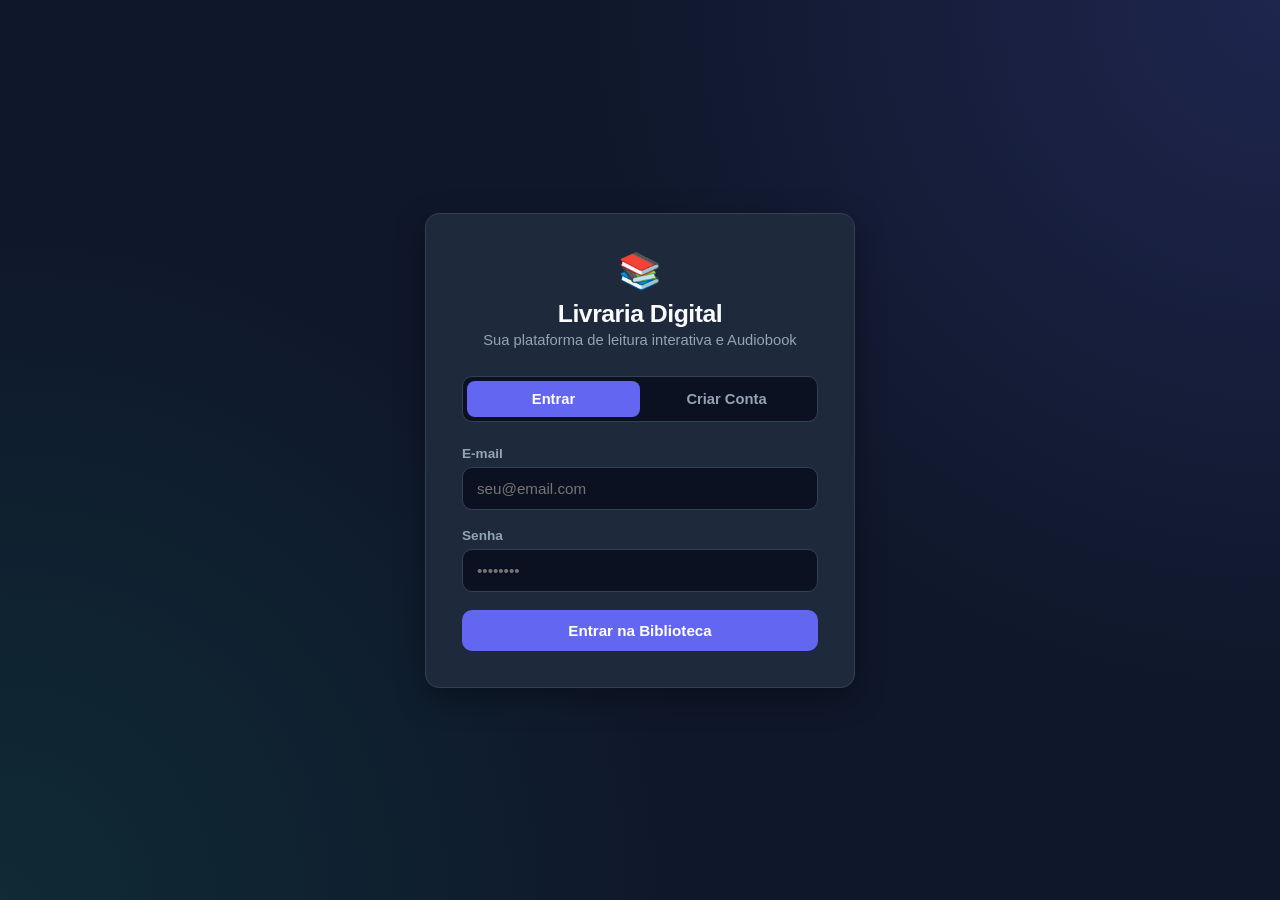
==== frontend/index.html @ 94c456a2 "feat: implementando tela de autenticacao (login e cadastro)" ====
<!DOCTYPE html>
<html lang="pt-BR">
<head>
    <meta charset="UTF-8">
    <meta name="viewport" content="width=device-width, initial-scale=1.0">
    <title>Livraria Digital — Acesso</title>
    <link rel="stylesheet" href="css/style.css">
</head>
<body>
    <div class="auth-wrapper">
        <div class="auth-card">
            <div class="brand-header">
                <span class="brand-logo">📚</span>
                <h1>Livraria Digital</h1>
                <p>Sua plataforma de leitura interativa e Audiobook</p>
            </div>

            <div class="auth-tabs">
                <button type="button" class="tab-btn active" id="tab-login" onclick="alternarAba('login')">Entrar</button>
                <button type="button" class="tab-btn" id="tab-cadastro" onclick="alternarAba('cadastro')">Criar Conta</button>
            </div>

            <div id="alert-box" class="alert-box"></div>

            <!-- Formulário de Login -->
            <form id="form-login" onsubmit="realizarLogin(event)">
                <div class="form-group">
                    <label for="login-email">E-mail</label>
                    <input type="email" id="login-email" placeholder="seu@email.com" required>
                </div>
                <div class="form-group">
                    <label for="login-senha">Senha</label>
                    <input type="password" id="login-senha" placeholder="••••••••" required>
                </div>
                <button type="submit" class="btn btn-primary btn-full">Entrar na Biblioteca</button>
            </form>

            <!-- Formulário de Cadastro -->
            <form id="form-cadastro" style="display: none;" onsubmit="realizarCadastro(event)">
                <div class="form-group">
                    <label for="cad-nome">Nome completo</label>
                    <input type="text" id="cad-nome" placeholder="Ex: Caio Harten" minlength="3" required>
                </div>
                <div class="form-group">
                    <label for="cad-email">E-mail</label>
                    <input type="email" id="cad-email" placeholder="seu@email.com" required>
                </div>
                <div class="form-group">
                    <label for="cad-senha">Senha</label>
                    <input type="password" id="cad-senha" placeholder="Mínimo 3 caracteres" minlength="3" required>
                </div>
                <button type="submit" class="btn btn-accent btn-full">Cadastrar Conta</button>
            </form>
        </div>
    </div>

    <script src="js/auth.js"></script>
</body>
</html>
---- frontend/css/style.css ----
:root {
    --bg-main: #0f172a;
    --bg-card: #1e293b;
    --bg-input: #0b1120;
    --border-color: #334155;
    --primary: #6366f1;
    --primary-hover: #4f46e5;
    --accent: #10b981;
    --danger: #ef4444;
    --text-main: #f8fafc;
    --text-muted: #94a3b8;
    --radius: 14px;
    --shadow: 0 10px 30px rgba(0, 0, 0, 0.35);
}

* {
    margin: 0;
    padding: 0;
    box-sizing: border-box;
    font-family: 'Inter', -apple-system, BlinkMacSystemFont, 'Segoe UI', Roboto, sans-serif;
}

body {
    background-color: var(--bg-main);
    color: var(--text-main);
    min-height: 100vh;
}

/* ==================== AUTH SCREEN ==================== */
.auth-wrapper {
    min-height: 100vh;
    display: flex;
    align-items: center;
    justify-content: center;
    padding: 24px;
    background: radial-gradient(circle at top right, rgba(99, 102, 241, 0.18), transparent 45%),
                radial-gradient(circle at bottom left, rgba(16, 185, 129, 0.12), transparent 45%);
}

.auth-card {
    background-color: var(--bg-card);
    border: 1px solid var(--border-color);
    border-radius: var(--radius);
    padding: 36px;
    width: 100%;
    max-width: 430px;
    box-shadow: var(--shadow);
}

.brand-header {
    text-align: center;
    margin-bottom: 28px;
}

.brand-logo {
    font-size: 2.2rem;
    margin-bottom: 8px;
    display: inline-block;
}

.brand-header h1 {
    font-size: 1.55rem;
    font-weight: 700;
    letter-spacing: -0.02em;
}

.brand-header p {
    color: var(--text-muted);
    font-size: 0.92rem;
    margin-top: 4px;
}

.auth-tabs {
    display: flex;
    background-color: var(--bg-input);
    padding: 4px;
    border-radius: 10px;
    margin-bottom: 24px;
    border: 1px solid var(--border-color);
}

.tab-btn {
    flex: 1;
    background: transparent;
    border: none;
    color: var(--text-muted);
    padding: 10px;
    font-size: 0.92rem;
    font-weight: 600;
    border-radius: 8px;
    cursor: pointer;
    transition: all 0.2s ease;
}

.tab-btn.active {
    background-color: var(--primary);
    color: #fff;
}

.form-group {
    margin-bottom: 18px;
}

.form-group label {
    display: block;
    font-size: 0.85rem;
    font-weight: 600;
    color: var(--text-muted);
    margin-bottom: 6px;
}

.form-group input[type="text"],
.form-group input[type="email"],
.form-group input[type="password"],
.form-group input[type="number"],
.form-group input[type="file"] {
    width: 100%;
    padding: 12px 14px;
    background-color: var(--bg-input);
    border: 1px solid var(--border-color);
    border-radius: 10px;
    color: var(--text-main);
    font-size: 0.95rem;
    outline: none;
    transition: border-color 0.2s;
}

.form-group input:focus {
    border-color: var(--primary);
}

.btn {
    display: inline-flex;
    align-items: center;
    justify-content: center;
    gap: 8px;
    padding: 12px 20px;
    border-radius: 10px;
    border: none;
    font-size: 0.95rem;
    font-weight: 600;
    cursor: pointer;
    transition: all 0.2s ease;
    text-decoration: none;
}

.btn-full {
    width: 100%;
}

.btn-primary {
    background-color: var(--primary);
    color: #fff;
}

.btn-primary:hover {
    background-color: var(--primary-hover);
    transform: translateY(-1px);
}

.btn-accent {
    background-color: var(--accent);
    color: #052e16;
}

.btn-accent:hover {
    filter: brightness(1.1);
}

.btn-outline {
    background-color: transparent;
    border: 1px solid var(--border-color);
    color: var(--text-main);
}

.btn-outline:hover {
    border-color: var(--primary);
    background-color: rgba(99, 102, 241, 0.08);
}

.btn-danger {
    background-color: rgba(239, 68, 68, 0.15);
    color: #fca5a5;
    border: 1px solid rgba(239, 68, 68, 0.3);
}

.btn-danger:hover {
    background-color: var(--danger);
    color: #fff;
}

.alert-box {
    padding: 12px 14px;
    border-radius: 10px;
    font-size: 0.88rem;
    margin-bottom: 18px;
    display: none;
}

.alert-error {
    background-color: rgba(239, 68, 68, 0.15);
    border: 1px solid rgba(239, 68, 68, 0.35);
    color: #fca5a5;
}

.alert-success {
    background-color: rgba(16, 185, 129, 0.15);
    border: 1px solid rgba(16, 185, 129, 0.35);
    color: #6ee7b7;
}

/* ==================== NAVBAR & LAYOUT ==================== */
.navbar {
    background-color: rgba(30, 41, 59, 0.85);
    backdrop-filter: blur(12px);
    border-bottom: 1px solid var(--border-color);
    padding: 16px 32px;
    display: flex;
    align-items: center;
    justify-content: space-between;
    position: sticky;
    top: 0;
    z-index: 50;
}

.nav-brand {
    display: flex;
    align-items: center;
    gap: 10px;
    font-size: 1.25rem;
    font-weight: 700;
    color: var(--text-main);
    text-decoration: none;
}

.nav-actions {
    display: flex;
    align-items: center;
    gap: 14px;
}

.user-badge {
    background-color: var(--bg-input);
    border: 1px solid var(--border-color);
    padding: 7px 14px;
    border-radius: 999px;
    font-size: 0.85rem;
    color: var(--text-muted);
}

.user-badge strong {
    color: var(--text-main);
}

.role-tag {
    background-color: rgba(99, 102, 241, 0.2);
    color: #a5b4fc;
    padding: 2px 8px;
    border-radius: 6px;
    font-size: 0.75rem;
    margin-left: 6px;
    text-transform: uppercase;
}

.container {
    max-width: 1200px;
    margin: 0 auto;
    padding: 32px 24px;
}

/* ==================== CATALOG / BOOKS GRID ==================== */
.catalog-header {
    display: flex;
    flex-wrap: wrap;
    align-items: center;
    justify-content: space-between;
    gap: 16px;
    margin-bottom: 28px;
}

.search-bar {
    display: flex;
    gap: 10px;
    flex: 1;
    max-width: 440px;
}

.search-bar input {
    flex: 1;
    padding: 11px 14px;
    background-color: var(--bg-card);
    border: 1px solid var(--border-color);
    border-radius: 10px;
    color: var(--text-main);
    outline: none;
}

.books-grid {
    display: grid;
    grid-template-columns: repeat(auto-fill, minmax(280px, 1fr));
    gap: 22px;
}

.book-card {
    background-color: var(--bg-card);
    border: 1px solid var(--border-color);
    border-radius: var(--radius);
    padding: 22px;
    display: flex;
    flex-direction: column;
    justify-content: space-between;
    transition: transform 0.2s, border-color 0.2s;
    box-shadow: var(--shadow);
}

.book-card:hover {
    transform: translateY(-3px);
    border-color: var(--primary);
}

.book-icon {
    width: 48px;
    height: 48px;
    border-radius: 12px;
    background: linear-gradient(135deg, var(--primary), #818cf8);
    display: flex;
    align-items: center;
    justify-content: center;
    font-size: 1.5rem;
    margin-bottom: 14px;
}

.book-title {
    font-size: 1.15rem;
    font-weight: 700;
    margin-bottom: 4px;
}

.book-author {
    font-size: 0.88rem;
    color: var(--text-muted);
    margin-bottom: 14px;
}

.book-meta {
    font-size: 0.82rem;
    color: var(--text-muted);
    margin-bottom: 14px;
    display: flex;
    justify-content: space-between;
}

.progress-container {
    margin-bottom: 18px;
}

.progress-bar-bg {
    width: 100%;
    height: 8px;
    background-color: var(--bg-input);
    border-radius: 999px;
    overflow: hidden;
    margin-top: 6px;
}

.progress-bar-fill {
    height: 100%;
    background: linear-gradient(90deg, var(--primary), var(--accent));
    border-radius: 999px;
    transition: width 0.3s ease;
}

.book-actions {
    display: flex;
    gap: 8px;
}

/* ==================== MODAL ==================== */
.modal-overlay {
    position: fixed;
    inset: 0;
    background-color: rgba(2, 6, 23, 0.75);
    backdrop-filter: blur(4px);
    display: none;
    align-items: center;
    justify-content: center;
    padding: 20px;
    z-index: 100;
}

.modal-overlay.open {
    display: flex;
}

.modal-box {
    background-color: var(--bg-card);
    border: 1px solid var(--border-color);
    border-radius: var(--radius);
    padding: 28px;
    width: 100%;
    max-width: 460px;
    box-shadow: var(--shadow);
}

.modal-header {
    display: flex;
    justify-content: space-between;
    align-items: center;
    margin-bottom: 20px;
}

/* ==================== READER & AUDIOBOOK ==================== */
.reader-layout {
    max-width: 900px;
    margin: 0 auto;
    padding: 28px 20px;
}

.reader-top-bar {
    background-color: var(--bg-card);
    border: 1px solid var(--border-color);
    border-radius: var(--radius);
    padding: 20px 24px;
    margin-bottom: 20px;
    display: flex;
    flex-wrap: wrap;
    align-items: center;
    justify-content: space-between;
    gap: 16px;
}

.audiobook-panel {
    background: linear-gradient(135deg, rgba(99, 102, 241, 0.16), rgba(16, 185, 129, 0.12));
    border: 1px solid rgba(99, 102, 241, 0.35);
    border-radius: var(--radius);
    padding: 18px 24px;
    margin-bottom: 22px;
    display: flex;
    flex-wrap: wrap;
    align-items: center;
    justify-content: space-between;
    gap: 14px;
}

.audiobook-info {
    display: flex;
    align-items: center;
    gap: 12px;
}

.audiobook-status {
    font-size: 0.85rem;
    color: var(--text-muted);
}

.audiobook-controls {
    display: flex;
    align-items: center;
    gap: 10px;
}

.speed-select {
    background-color: var(--bg-input);
    color: var(--text-main);
    border: 1px solid var(--border-color);
    padding: 9px 12px;
    border-radius: 8px;
    font-size: 0.85rem;
}

.page-paper {
    background-color: var(--bg-card);
    border: 1px solid var(--border-color);
    border-radius: var(--radius);
    padding: 40px;
    min-height: 460px;
    line-height: 1.85;
    font-size: 1.08rem;
    color: #e2e8f0;
    white-space: pre-wrap;
    box-shadow: var(--shadow);
    margin-bottom: 24px;
}

.reader-pagination {
    display: flex;
    align-items: center;
    justify-content: space-between;
    gap: 12px;
    background-color: var(--bg-card);
    border: 1px solid var(--border-color);
    border-radius: var(--radius);
    padding: 16px 24px;
}
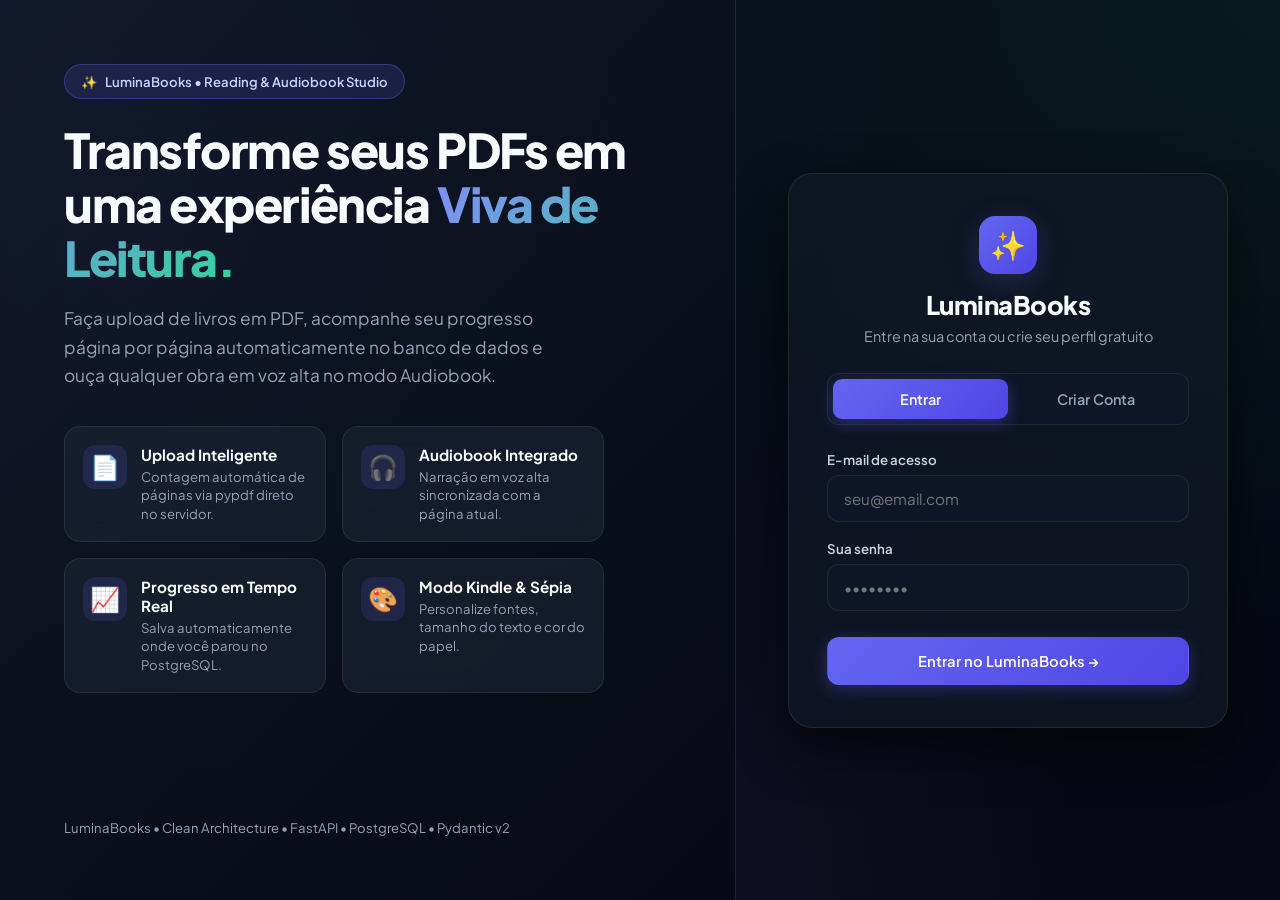
==== commit 364c27d6: "feat: atualizando identidade visual para LuminaBooks e layout premium das paginas" ====
--- a/frontend/index.html
+++ b/frontend/index.html
@@ -3,55 +3,117 @@
 <head>
     <meta charset="UTF-8">
     <meta name="viewport" content="width=device-width, initial-scale=1.0">
-    <title>Livraria Digital — Acesso</title>
-    <link rel="stylesheet" href="css/style.css">
+    <title>LuminaBooks — Reading & Audiobook Studio</title>
+    <link rel="stylesheet" href="css/style-layout.css">
+    <link rel="stylesheet" href="css/style-components.css">
+    <link rel="stylesheet" href="css/style-pages.css">
 </head>
 <body>
-    <div class="auth-wrapper">
-        <div class="auth-card">
-            <div class="brand-header">
-                <span class="brand-logo">📚</span>
-                <h1>Livraria Digital</h1>
-                <p>Sua plataforma de leitura interativa e Audiobook</p>
+    <div class="auth-split-layout">
+        <!-- Lado Esquerdo: Vitrine da Plataforma -->
+        <section class="auth-showcase">
+            <div>
+                <div class="showcase-badge">
+                    <span>✨</span>
+                    <span>LuminaBooks • Reading & Audiobook Studio</span>
+                </div>
+                <div class="showcase-hero">
+                    <h1>
+                        Transforme seus PDFs em uma experiência <span class="gradient-text">Viva de Leitura.</span>
+                    </h1>
+                    <p>
+                        Faça upload de livros em PDF, acompanhe seu progresso página por página automaticamente no banco de dados e ouça qualquer obra em voz alta no modo Audiobook.
+                    </p>
+                </div>
+
+                <div class="feature-pills">
+                    <div class="feature-pill">
+                        <div class="feature-pill-icon">📄</div>
+                        <div>
+                            <h4>Upload Inteligente</h4>
+                            <p>Contagem automática de páginas via pypdf direto no servidor.</p>
+                        </div>
+                    </div>
+                    <div class="feature-pill">
+                        <div class="feature-pill-icon">🎧</div>
+                        <div>
+                            <h4>Audiobook Integrado</h4>
+                            <p>Narração em voz alta sincronizada com a página atual.</p>
+                        </div>
+                    </div>
+                    <div class="feature-pill">
+                        <div class="feature-pill-icon">📈</div>
+                        <div>
+                            <h4>Progresso em Tempo Real</h4>
+                            <p>Salva automaticamente onde você parou no PostgreSQL.</p>
+                        </div>
+                    </div>
+                    <div class="feature-pill">
+                        <div class="feature-pill-icon">🎨</div>
+                        <div>
+                            <h4>Modo Kindle & Sépia</h4>
+                            <p>Personalize fontes, tamanho do texto e cor do papel.</p>
+                        </div>
+                    </div>
+                </div>
             </div>
 
-            <div class="auth-tabs">
-                <button type="button" class="tab-btn active" id="tab-login" onclick="alternarAba('login')">Entrar</button>
-                <button type="button" class="tab-btn" id="tab-cadastro" onclick="alternarAba('cadastro')">Criar Conta</button>
+            <div style="color: var(--text-muted); font-size: 0.82rem;">
+                LuminaBooks • Clean Architecture • FastAPI • PostgreSQL • Pydantic v2
             </div>
+        </section>
 
-            <div id="alert-box" class="alert-box"></div>
+        <!-- Lado Direito: Card de Login / Cadastro -->
+        <main class="auth-wrapper">
+            <div class="auth-card">
+                <div class="brand-header">
+                    <div class="brand-logo-box">✨</div>
+                    <h2>LuminaBooks</h2>
+                    <p>Entre na sua conta ou crie seu perfil gratuito</p>
+                </div>
 
-            <!-- Formulário de Login -->
-            <form id="form-login" onsubmit="realizarLogin(event)">
-                <div class="form-group">
-                    <label for="login-email">E-mail</label>
-                    <input type="email" id="login-email" placeholder="seu@email.com" required>
+                <div class="auth-tabs">
+                    <button type="button" class="tab-btn active" id="tab-login" onclick="alternarAba('login')">Entrar</button>
+                    <button type="button" class="tab-btn" id="tab-cadastro" onclick="alternarAba('cadastro')">Criar Conta</button>
                 </div>
-                <div class="form-group">
-                    <label for="login-senha">Senha</label>
-                    <input type="password" id="login-senha" placeholder="••••••••" required>
-                </div>
-                <button type="submit" class="btn btn-primary btn-full">Entrar na Biblioteca</button>
-            </form>
 
-            <!-- Formulário de Cadastro -->
-            <form id="form-cadastro" style="display: none;" onsubmit="realizarCadastro(event)">
-                <div class="form-group">
-                    <label for="cad-nome">Nome completo</label>
-                    <input type="text" id="cad-nome" placeholder="Ex: Caio Harten" minlength="3" required>
-                </div>
-                <div class="form-group">
-                    <label for="cad-email">E-mail</label>
-                    <input type="email" id="cad-email" placeholder="seu@email.com" required>
-                </div>
-                <div class="form-group">
-                    <label for="cad-senha">Senha</label>
-                    <input type="password" id="cad-senha" placeholder="Mínimo 3 caracteres" minlength="3" required>
-                </div>
-                <button type="submit" class="btn btn-accent btn-full">Cadastrar Conta</button>
-            </form>
-        </div>
+                <div id="alert-box" class="alert-box"></div>
+
+                <!-- Formulário de Login -->
+                <form id="form-login" onsubmit="realizarLogin(event)">
+                    <div class="form-group">
+                        <label for="login-email">E-mail de acesso</label>
+                        <input type="email" id="login-email" placeholder="seu@email.com" required>
+                    </div>
+                    <div class="form-group">
+                        <label for="login-senha">Sua senha</label>
+                        <input type="password" id="login-senha" placeholder="••••••••" required>
+                    </div>
+                    <button type="submit" class="btn btn-primary btn-full" style="margin-top: 8px; padding: 14px;">
+                        Entrar no LuminaBooks →
+                    </button>
+                </form>
+
+                <!-- Formulário de Cadastro -->
+                <form id="form-cadastro" style="display: none;" onsubmit="realizarCadastro(event)">
+                    <div class="form-group">
+                        <label for="cad-nome">Nome completo</label>
+                        <input type="text" id="cad-nome" placeholder="Ex: Caio Harten" minlength="3" required>
+                    </div>
+                    <div class="form-group">
+                        <label for="cad-email">E-mail</label>
+                        <input type="email" id="cad-email" placeholder="seu@email.com" required>
+                    </div>
+                    <div class="form-group">
+                        <label for="cad-senha">Crie uma senha</label>
+                        <input type="password" id="cad-senha" placeholder="Mínimo 3 caracteres" minlength="3" required>
+                    </div>
+                    <button type="submit" class="btn btn-accent btn-full" style="margin-top: 8px; padding: 14px;">
+                        Criar Minha Conta ✨
+                    </button>
+                </form>
+            </div>
+        </main>
     </div>
 
     <script src="js/auth.js"></script>
--- a/frontend/css/style-layout.css
+++ b/frontend/css/style-layout.css
@@ -0,0 +1,117 @@
+@import url('https://fonts.googleapis.com/css2?family=Lora:ital,wght@0,400;0,600;1,400&family=Plus+Jakarta+Sans:wght@400;500;600;700;800&display=swap');
+
+:root {
+    --bg-deep: #060913;
+    --bg-main: #0b0f19;
+    --bg-card: rgba(17, 24, 39, 0.78);
+    --bg-card-solid: #111827;
+    --bg-elevated: #1e293b;
+    --bg-input: rgba(15, 23, 42, 0.85);
+    --border-subtle: rgba(255, 255, 255, 0.08);
+    --border-highlight: rgba(99, 102, 241, 0.45);
+    --primary: #6366f1;
+    --primary-light: #818cf8;
+    --primary-glow: rgba(99, 102, 241, 0.35);
+    --accent: #10b981;
+    --accent-glow: rgba(16, 185, 129, 0.3);
+    --amber: #f59e0b;
+    --danger: #ef4444;
+    --text-main: #f8fafc;
+    --text-secondary: #cbd5e1;
+    --text-muted: #94a3b8;
+    --radius-sm: 10px;
+    --radius-md: 16px;
+    --radius-lg: 24px;
+    --shadow-lg: 0 20px 50px rgba(0, 0, 0, 0.55);
+    --shadow-glow: 0 8px 30px rgba(99, 102, 241, 0.22);
+}
+
+* {
+    margin: 0;
+    padding: 0;
+    box-sizing: border-box;
+    font-family: 'Plus Jakarta Sans', -apple-system, BlinkMacSystemFont, sans-serif;
+}
+
+body {
+    background-color: var(--bg-deep);
+    background-image:
+        radial-gradient(at 0% 0%, rgba(99, 102, 241, 0.14) 0px, transparent 50%),
+        radial-gradient(at 100% 0%, rgba(16, 185, 129, 0.1) 0px, transparent 50%),
+        radial-gradient(at 50% 100%, rgba(139, 92, 246, 0.08) 0px, transparent 50%);
+    background-attachment: fixed;
+    color: var(--text-main);
+    min-height: 100vh;
+    overflow-x: hidden;
+}
+
+/* ==================== NAVBAR & CONTAINERS ==================== */
+.navbar {
+    background-color: rgba(11, 15, 25, 0.82);
+    backdrop-filter: blur(18px);
+    border-bottom: 1px solid var(--border-subtle);
+    padding: 16px 36px;
+    display: flex;
+    align-items: center;
+    justify-content: space-between;
+    position: sticky;
+    top: 0;
+    z-index: 60;
+}
+
+.nav-brand {
+    display: flex;
+    align-items: center;
+    gap: 12px;
+    font-size: 1.2rem;
+    font-weight: 800;
+    color: var(--text-main);
+    text-decoration: none;
+    letter-spacing: -0.02em;
+}
+
+.nav-brand-icon {
+    width: 38px;
+    height: 38px;
+    border-radius: 10px;
+    background: linear-gradient(135deg, var(--primary), #4f46e5);
+    display: flex;
+    align-items: center;
+    justify-content: center;
+    font-size: 1.15rem;
+    box-shadow: var(--shadow-glow);
+}
+
+.nav-actions {
+    display: flex;
+    align-items: center;
+    gap: 12px;
+}
+
+.container {
+    max-width: 1240px;
+    margin: 0 auto;
+    padding: 36px 24px 64px;
+}
+
+.reader-layout {
+    max-width: 960px;
+    margin: 0 auto;
+    padding: 28px 20px 64px;
+}
+
+/* ==================== SPLIT AUTH GRID ==================== */
+.auth-split-layout {
+    min-height: 100vh;
+    display: grid;
+    grid-template-columns: 1.15fr 0.85fr;
+}
+
+@media (max-width: 920px) {
+    .auth-split-layout {
+        grid-template-columns: 1fr;
+    }
+    .auth-showcase {
+        display: none !important;
+    }
+}
--- a/frontend/css/style-components.css
+++ b/frontend/css/style-components.css
@@ -0,0 +1,347 @@
+/* ==================== FORMS, INPUTS & BUTTONS ==================== */
+.form-group {
+    margin-bottom: 18px;
+}
+
+.form-group label {
+    display: block;
+    font-size: 0.83rem;
+    font-weight: 600;
+    color: var(--text-secondary);
+    margin-bottom: 7px;
+}
+
+.form-group input[type="text"],
+.form-group input[type="email"],
+.form-group input[type="password"],
+.form-group input[type="number"],
+.form-group input[type="file"] {
+    width: 100%;
+    padding: 13px 16px;
+    background-color: var(--bg-input);
+    border: 1px solid var(--border-subtle);
+    border-radius: 12px;
+    color: var(--text-main);
+    font-size: 0.95rem;
+    outline: none;
+    transition: all 0.2s ease;
+}
+
+.form-group input:focus {
+    border-color: var(--primary-light);
+    box-shadow: 0 0 0 3px rgba(99, 102, 241, 0.18);
+}
+
+.btn {
+    display: inline-flex;
+    align-items: center;
+    justify-content: center;
+    gap: 8px;
+    padding: 12px 20px;
+    border-radius: 12px;
+    border: 1px solid transparent;
+    font-size: 0.92rem;
+    font-weight: 600;
+    cursor: pointer;
+    transition: all 0.2s ease;
+    text-decoration: none;
+    white-space: nowrap;
+}
+
+.btn:disabled {
+    opacity: 0.45;
+    cursor: not-allowed;
+    transform: none !important;
+}
+
+.btn-full { width: 100%; }
+
+.btn-primary {
+    background: linear-gradient(135deg, var(--primary), #4f46e5);
+    color: #fff;
+    box-shadow: 0 4px 16px rgba(99, 102, 241, 0.3);
+}
+
+.btn-primary:hover:not(:disabled) {
+    transform: translateY(-2px);
+    box-shadow: 0 8px 25px rgba(99, 102, 241, 0.45);
+}
+
+.btn-accent {
+    background: linear-gradient(135deg, #10b981, #059669);
+    color: #fff;
+    box-shadow: 0 4px 16px rgba(16, 185, 129, 0.28);
+}
+
+.btn-accent:hover:not(:disabled) {
+    transform: translateY(-2px);
+    filter: brightness(1.08);
+}
+
+.btn-outline {
+    background-color: rgba(30, 41, 59, 0.55);
+    border: 1px solid var(--border-subtle);
+    color: var(--text-main);
+}
+
+.btn-outline:hover:not(:disabled) {
+    border-color: var(--primary-light);
+    background-color: rgba(99, 102, 241, 0.12);
+}
+
+.btn-danger {
+    background-color: rgba(239, 68, 68, 0.12);
+    color: #fca5a5;
+    border: 1px solid rgba(239, 68, 68, 0.28);
+}
+
+.btn-danger:hover:not(:disabled) {
+    background-color: var(--danger);
+    color: #fff;
+}
+
+/* ==================== BADGES, TABS & ALERTS ==================== */
+.user-badge {
+    background-color: rgba(30, 41, 59, 0.65);
+    border: 1px solid var(--border-subtle);
+    padding: 8px 16px;
+    border-radius: 999px;
+    font-size: 0.85rem;
+    color: var(--text-muted);
+    display: flex;
+    align-items: center;
+    gap: 8px;
+}
+
+.user-badge strong { color: var(--text-main); }
+
+.role-tag {
+    background: linear-gradient(135deg, rgba(99, 102, 241, 0.25), rgba(139, 92, 246, 0.25));
+    border: 1px solid rgba(129, 140, 248, 0.35);
+    color: #c7d2fe;
+    padding: 2px 9px;
+    border-radius: 999px;
+    font-size: 0.72rem;
+    font-weight: 700;
+    text-transform: uppercase;
+    letter-spacing: 0.04em;
+}
+
+.auth-tabs {
+    display: flex;
+    background-color: var(--bg-input);
+    padding: 5px;
+    border-radius: 12px;
+    margin-bottom: 26px;
+    border: 1px solid var(--border-subtle);
+}
+
+.tab-btn {
+    flex: 1;
+    background: transparent;
+    border: none;
+    color: var(--text-muted);
+    padding: 11px;
+    font-size: 0.9rem;
+    font-weight: 600;
+    border-radius: 9px;
+    cursor: pointer;
+    transition: all 0.25s ease;
+}
+
+.tab-btn.active {
+    background: linear-gradient(135deg, var(--primary), #4f46e5);
+    color: #fff;
+    box-shadow: 0 4px 15px rgba(99, 102, 241, 0.35);
+}
+
+.alert-box {
+    padding: 13px 16px;
+    border-radius: 12px;
+    font-size: 0.88rem;
+    font-weight: 500;
+    margin-bottom: 18px;
+    display: none;
+}
+
+.alert-error {
+    background-color: rgba(239, 68, 68, 0.14);
+    border: 1px solid rgba(239, 68, 68, 0.35);
+    color: #fca5a5;
+}
+
+.alert-success {
+    background-color: rgba(16, 185, 129, 0.14);
+    border: 1px solid rgba(16, 185, 129, 0.35);
+    color: #6ee7b7;
+}
+
+/* ==================== 3D BOOK CARDS & PROGRESS ==================== */
+.books-grid {
+    display: grid;
+    grid-template-columns: repeat(auto-fill, minmax(300px, 1fr));
+    gap: 24px;
+}
+
+.book-card {
+    background: var(--bg-card);
+    backdrop-filter: blur(16px);
+    border: 1px solid var(--border-subtle);
+    border-radius: var(--radius-md);
+    overflow: hidden;
+    display: flex;
+    flex-direction: column;
+    justify-content: space-between;
+    transition: all 0.28s cubic-bezier(0.16, 1, 0.3, 1);
+    box-shadow: 0 12px 32px rgba(0, 0, 0, 0.35);
+}
+
+.book-card:hover {
+    transform: translateY(-6px);
+    border-color: var(--border-highlight);
+    box-shadow: 0 20px 45px rgba(0, 0, 0, 0.5), 0 0 25px rgba(99, 102, 241, 0.16);
+}
+
+.book-cover-banner {
+    height: 155px;
+    padding: 20px;
+    position: relative;
+    display: flex;
+    align-items: flex-end;
+    justify-content: space-between;
+    overflow: hidden;
+}
+
+.book-cover-banner::before {
+    content: "";
+    position: absolute;
+    left: 14px;
+    top: 0;
+    bottom: 0;
+    width: 4px;
+    background: rgba(255, 255, 255, 0.22);
+    box-shadow: 2px 0 6px rgba(0, 0, 0, 0.3);
+}
+
+.cover-theme-0 { background: linear-gradient(135deg, #4338ca 0%, #1e1b4b 100%); }
+.cover-theme-1 { background: linear-gradient(135deg, #047857 0%, #064e3b 100%); }
+.cover-theme-2 { background: linear-gradient(135deg, #b45309 0%, #451a03 100%); }
+.cover-theme-3 { background: linear-gradient(135deg, #be185d 0%, #500724 100%); }
+.cover-theme-4 { background: linear-gradient(135deg, #0369a1 0%, #082f49 100%); }
+
+.book-cover-badge {
+    position: absolute;
+    top: 14px;
+    right: 14px;
+    background: rgba(6, 9, 19, 0.65);
+    backdrop-filter: blur(8px);
+    border: 1px solid rgba(255, 255, 255, 0.15);
+    color: #f8fafc;
+    padding: 4px 11px;
+    border-radius: 999px;
+    font-size: 0.75rem;
+    font-weight: 700;
+}
+
+.book-cover-title-preview {
+    padding-left: 12px;
+    font-family: 'Lora', serif;
+    font-size: 1.2rem;
+    font-weight: 600;
+    color: #fff;
+    text-shadow: 0 2px 10px rgba(0, 0, 0, 0.45);
+    display: -webkit-box;
+    -webkit-line-clamp: 2;
+    -webkit-box-orient: vertical;
+    overflow: hidden;
+}
+
+.book-card-body {
+    padding: 20px 22px 22px;
+    display: flex;
+    flex-direction: column;
+    flex: 1;
+    justify-content: space-between;
+}
+
+.book-title {
+    font-size: 1.12rem;
+    font-weight: 700;
+    margin-bottom: 4px;
+    color: var(--text-main);
+}
+
+.book-author {
+    font-size: 0.86rem;
+    color: var(--text-muted);
+    margin-bottom: 18px;
+}
+
+.progress-container {
+    margin-bottom: 18px;
+    background: rgba(15, 23, 42, 0.6);
+    padding: 12px 14px;
+    border-radius: 12px;
+    border: 1px solid var(--border-subtle);
+}
+
+.book-meta {
+    font-size: 0.8rem;
+    color: var(--text-secondary);
+    display: flex;
+    justify-content: space-between;
+    align-items: center;
+}
+
+.progress-bar-bg {
+    width: 100%;
+    height: 7px;
+    background-color: rgba(255, 255, 255, 0.08);
+    border-radius: 999px;
+    overflow: hidden;
+    margin-top: 8px;
+}
+
+.progress-bar-fill {
+    height: 100%;
+    background: linear-gradient(90deg, var(--primary-light), var(--accent));
+    border-radius: 999px;
+    transition: width 0.4s ease;
+}
+
+.book-actions {
+    display: flex;
+    gap: 8px;
+}
+
+/* ==================== MODAL ==================== */
+.modal-overlay {
+    position: fixed;
+    inset: 0;
+    background-color: rgba(2, 6, 23, 0.78);
+    backdrop-filter: blur(8px);
+    display: none;
+    align-items: center;
+    justify-content: center;
+    padding: 20px;
+    z-index: 100;
+}
+
+.modal-overlay.open { display: flex; }
+
+.modal-box {
+    background-color: var(--bg-card-solid);
+    border: 1px solid var(--border-highlight);
+    border-radius: var(--radius-lg);
+    padding: 32px;
+    width: 100%;
+    max-width: 480px;
+    box-shadow: var(--shadow-lg);
+}
+
+.modal-header {
+    display: flex;
+    justify-content: space-between;
+    align-items: center;
+    margin-bottom: 22px;
+}
--- a/frontend/css/style-pages.css
+++ b/frontend/css/style-pages.css
@@ -0,0 +1,431 @@
+/* ==================== PAGE 1: AUTH SHOWCASE & CARD ==================== */
+.auth-showcase {
+    position: relative;
+    padding: 64px;
+    display: flex;
+    flex-direction: column;
+    justify-content: space-between;
+    background: linear-gradient(135deg, rgba(17, 24, 39, 0.9), rgba(6, 9, 19, 0.95)),
+                radial-gradient(circle at 20% 30%, rgba(99, 102, 241, 0.35), transparent 60%);
+    border-right: 1px solid var(--border-subtle);
+    overflow: hidden;
+}
+
+.showcase-badge {
+    display: inline-flex;
+    align-items: center;
+    gap: 8px;
+    background: rgba(99, 102, 241, 0.15);
+    border: 1px solid rgba(99, 102, 241, 0.35);
+    color: #c7d2fe;
+    padding: 8px 16px;
+    border-radius: 999px;
+    font-size: 0.82rem;
+    font-weight: 600;
+    width: fit-content;
+    margin-bottom: 24px;
+}
+
+.showcase-hero h1 {
+    font-size: 3rem;
+    font-weight: 800;
+    line-height: 1.12;
+    letter-spacing: -0.03em;
+    margin-bottom: 20px;
+}
+
+.gradient-text {
+    background: linear-gradient(135deg, #818cf8 0%, #34d399 100%);
+    -webkit-background-clip: text;
+    -webkit-text-fill-color: transparent;
+}
+
+.showcase-hero p {
+    color: var(--text-muted);
+    font-size: 1.08rem;
+    line-height: 1.65;
+    max-width: 520px;
+    margin-bottom: 36px;
+}
+
+.feature-pills {
+    display: grid;
+    grid-template-columns: 1fr 1fr;
+    gap: 16px;
+    max-width: 540px;
+}
+
+.feature-pill {
+    background: rgba(30, 41, 59, 0.5);
+    backdrop-filter: blur(12px);
+    border: 1px solid var(--border-subtle);
+    border-radius: var(--radius-md);
+    padding: 18px;
+    display: flex;
+    align-items: flex-start;
+    gap: 14px;
+    transition: transform 0.2s, border-color 0.2s;
+}
+
+.feature-pill:hover {
+    transform: translateY(-2px);
+    border-color: var(--border-highlight);
+}
+
+.feature-pill-icon {
+    font-size: 1.5rem;
+    background: rgba(99, 102, 241, 0.15);
+    width: 44px;
+    height: 44px;
+    border-radius: 12px;
+    display: flex;
+    align-items: center;
+    justify-content: center;
+    flex-shrink: 0;
+}
+
+.feature-pill h4 {
+    font-size: 0.95rem;
+    font-weight: 700;
+    margin-bottom: 4px;
+}
+
+.feature-pill p {
+    font-size: 0.82rem;
+    color: var(--text-muted);
+    line-height: 1.4;
+    margin: 0;
+}
+
+.auth-wrapper {
+    display: flex;
+    align-items: center;
+    justify-content: center;
+    padding: 32px;
+}
+
+.auth-card {
+    background: var(--bg-card);
+    backdrop-filter: blur(20px);
+    border: 1px solid var(--border-subtle);
+    border-radius: var(--radius-lg);
+    padding: 42px 38px;
+    width: 100%;
+    max-width: 440px;
+    box-shadow: var(--shadow-lg);
+}
+
+.brand-header {
+    text-align: center;
+    margin-bottom: 28px;
+}
+
+.brand-logo-box {
+    width: 58px;
+    height: 58px;
+    margin: 0 auto 14px;
+    border-radius: 16px;
+    background: linear-gradient(135deg, var(--primary), #4f46e5);
+    box-shadow: var(--shadow-glow);
+    display: flex;
+    align-items: center;
+    justify-content: center;
+    font-size: 1.8rem;
+}
+
+.brand-header h2 {
+    font-size: 1.6rem;
+    font-weight: 800;
+    letter-spacing: -0.02em;
+}
+
+.brand-header p {
+    color: var(--text-muted);
+    font-size: 0.9rem;
+    margin-top: 6px;
+}
+
+/* ==================== PAGE 2: CATALOG STATS & FILTERS ==================== */
+.stats-grid {
+    display: grid;
+    grid-template-columns: repeat(auto-fit, minmax(220px, 1fr));
+    gap: 18px;
+    margin-bottom: 36px;
+}
+
+.stat-card {
+    background: var(--bg-card);
+    backdrop-filter: blur(16px);
+    border: 1px solid var(--border-subtle);
+    border-radius: var(--radius-md);
+    padding: 20px 22px;
+    display: flex;
+    align-items: center;
+    gap: 16px;
+    box-shadow: 0 8px 25px rgba(0, 0, 0, 0.25);
+}
+
+.stat-icon {
+    width: 48px;
+    height: 48px;
+    border-radius: 14px;
+    display: flex;
+    align-items: center;
+    justify-content: center;
+    font-size: 1.4rem;
+    flex-shrink: 0;
+}
+
+.stat-icon.purple { background: rgba(99, 102, 241, 0.16); color: #818cf8; }
+.stat-icon.green  { background: rgba(16, 185, 129, 0.16); color: #34d399; }
+.stat-icon.amber  { background: rgba(245, 158, 11, 0.16); color: #fbbf24; }
+.stat-icon.pink   { background: rgba(236, 72, 153, 0.16); color: #f472b6; }
+
+.stat-info span {
+    display: block;
+    font-size: 0.8rem;
+    color: var(--text-muted);
+    font-weight: 500;
+}
+
+.stat-info strong {
+    font-size: 1.5rem;
+    font-weight: 800;
+    color: var(--text-main);
+}
+
+.catalog-header {
+    display: flex;
+    flex-wrap: wrap;
+    align-items: center;
+    justify-content: space-between;
+    gap: 18px;
+    margin-bottom: 28px;
+}
+
+.filter-pills {
+    display: flex;
+    gap: 8px;
+    background: var(--bg-input);
+    padding: 5px;
+    border-radius: 12px;
+    border: 1px solid var(--border-subtle);
+}
+
+.filter-pill {
+    background: transparent;
+    border: none;
+    color: var(--text-muted);
+    padding: 8px 16px;
+    border-radius: 9px;
+    font-size: 0.85rem;
+    font-weight: 600;
+    cursor: pointer;
+    transition: all 0.2s;
+}
+
+.filter-pill.active {
+    background: var(--bg-elevated);
+    color: var(--text-main);
+    box-shadow: 0 2px 8px rgba(0, 0, 0, 0.25);
+}
+
+.search-bar {
+    display: flex;
+    gap: 10px;
+    flex: 1;
+    max-width: 440px;
+}
+
+.search-bar input {
+    flex: 1;
+    padding: 11px 16px;
+    background-color: var(--bg-card);
+    border: 1px solid var(--border-subtle);
+    border-radius: 12px;
+    color: var(--text-main);
+    font-size: 0.92rem;
+    outline: none;
+    transition: border-color 0.2s;
+}
+
+.search-bar input:focus {
+    border-color: var(--primary-light);
+}
+
+/* ==================== PAGE 3: READER & AUDIOBOOK STUDIO ==================== */
+.reader-top-bar {
+    background: var(--bg-card);
+    backdrop-filter: blur(16px);
+    border: 1px solid var(--border-subtle);
+    border-radius: var(--radius-md);
+    padding: 20px 26px;
+    margin-bottom: 18px;
+    display: flex;
+    flex-wrap: wrap;
+    align-items: center;
+    justify-content: space-between;
+    gap: 20px;
+}
+
+.audiobook-panel {
+    background: linear-gradient(135deg, rgba(99, 102, 241, 0.18), rgba(16, 185, 129, 0.12));
+    border: 1px solid rgba(99, 102, 241, 0.4);
+    border-radius: var(--radius-md);
+    padding: 18px 24px;
+    margin-bottom: 18px;
+    display: flex;
+    flex-wrap: wrap;
+    align-items: center;
+    justify-content: space-between;
+    gap: 16px;
+    box-shadow: var(--shadow-glow);
+}
+
+.audiobook-info {
+    display: flex;
+    align-items: center;
+    gap: 14px;
+}
+
+.equalizer {
+    display: flex;
+    align-items: flex-end;
+    gap: 3px;
+    height: 22px;
+    padding: 0 4px;
+}
+
+.eq-bar {
+    width: 4px;
+    height: 6px;
+    background: var(--accent);
+    border-radius: 2px;
+    transition: height 0.2s;
+}
+
+.equalizer.playing .eq-bar:nth-child(1) { animation: pulseBar 0.7s infinite ease-in-out 0.1s; }
+.equalizer.playing .eq-bar:nth-child(2) { animation: pulseBar 0.7s infinite ease-in-out 0.3s; }
+.equalizer.playing .eq-bar:nth-child(3) { animation: pulseBar 0.7s infinite ease-in-out 0.2s; }
+.equalizer.playing .eq-bar:nth-child(4) { animation: pulseBar 0.7s infinite ease-in-out 0.4s; }
+
+@keyframes pulseBar {
+    0%, 100% { height: 5px; }
+    50% { height: 22px; }
+}
+
+.audiobook-status {
+    font-size: 0.84rem;
+    color: var(--text-secondary);
+    margin-top: 2px;
+}
+
+.audiobook-controls {
+    display: flex;
+    flex-wrap: wrap;
+    align-items: center;
+    gap: 10px;
+}
+
+.speed-select {
+    background-color: var(--bg-input);
+    color: var(--text-main);
+    border: 1px solid var(--border-subtle);
+    padding: 10px 12px;
+    border-radius: 10px;
+    font-size: 0.85rem;
+    font-weight: 600;
+    outline: none;
+}
+
+.reader-toolbar {
+    display: flex;
+    flex-wrap: wrap;
+    align-items: center;
+    justify-content: space-between;
+    gap: 12px;
+    background: var(--bg-card);
+    border: 1px solid var(--border-subtle);
+    border-radius: var(--radius-md);
+    padding: 12px 20px;
+    margin-bottom: 20px;
+}
+
+.toolbar-group {
+    display: flex;
+    align-items: center;
+    gap: 8px;
+}
+
+.toolbar-label {
+    font-size: 0.8rem;
+    color: var(--text-muted);
+    font-weight: 600;
+    margin-right: 4px;
+}
+
+.chip-btn {
+    background: var(--bg-input);
+    border: 1px solid var(--border-subtle);
+    color: var(--text-secondary);
+    padding: 6px 12px;
+    border-radius: 8px;
+    font-size: 0.82rem;
+    font-weight: 600;
+    cursor: pointer;
+    transition: all 0.2s;
+}
+
+.chip-btn.active, .chip-btn:hover {
+    border-color: var(--primary-light);
+    color: #fff;
+    background: rgba(99, 102, 241, 0.2);
+}
+
+.page-paper {
+    background-color: #111827;
+    border: 1px solid var(--border-subtle);
+    border-radius: var(--radius-lg);
+    padding: 52px 60px;
+    min-height: 540px;
+    line-height: 1.95;
+    font-size: 1.12rem;
+    color: #e2e8f0;
+    white-space: pre-wrap;
+    box-shadow: var(--shadow-lg);
+    margin-bottom: 24px;
+    transition: background-color 0.3s, color 0.3s, font-size 0.2s;
+}
+
+.page-paper.font-serif {
+    font-family: 'Lora', Georgia, serif;
+}
+
+.page-paper.theme-sepia {
+    background-color: #f4ecd8;
+    color: #2c221e;
+    border-color: #decfa6;
+}
+
+.page-paper.theme-light {
+    background-color: #ffffff;
+    color: #0f172a;
+    border-color: #e2e8f0;
+}
+
+@media (max-width: 680px) {
+    .page-paper {
+        padding: 28px 22px;
+    }
+}
+
+.reader-pagination {
+    display: flex;
+    align-items: center;
+    justify-content: space-between;
+    gap: 12px;
+    background: var(--bg-card);
+    border: 1px solid var(--border-subtle);
+    border-radius: var(--radius-md);
+    padding: 16px 24px;
+}
